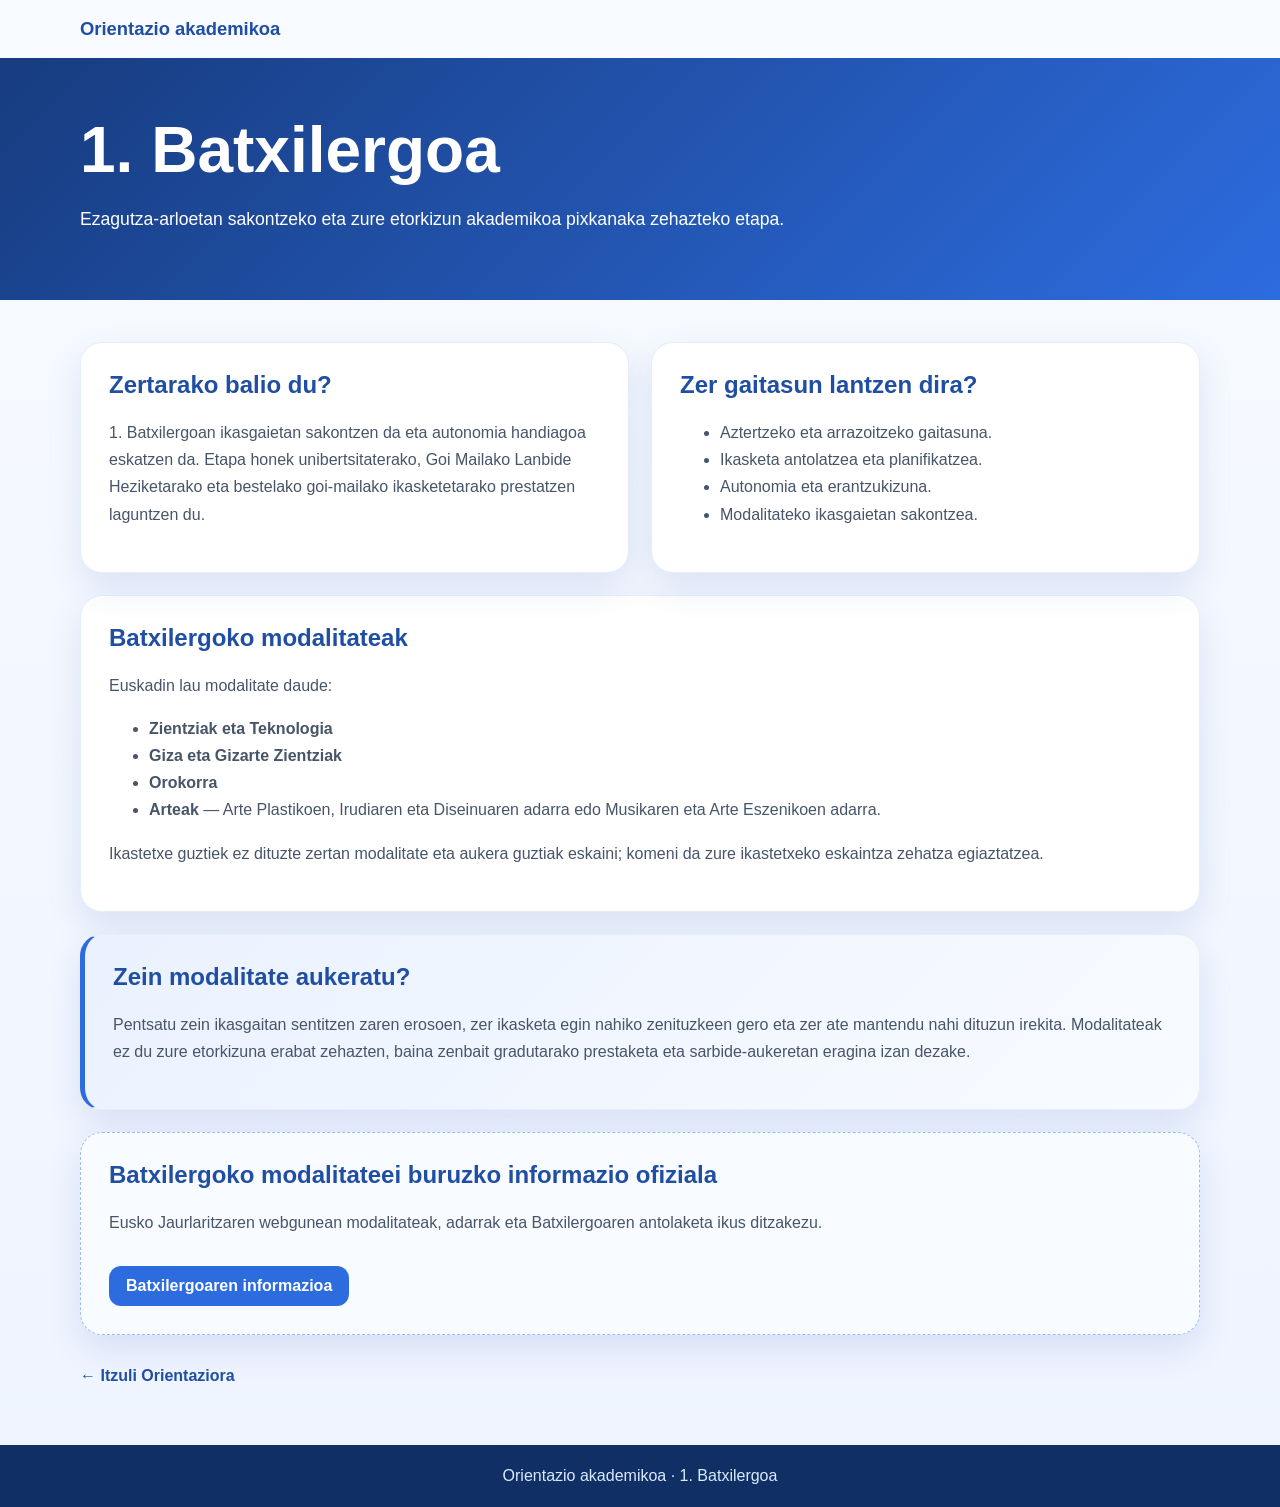
==== batx1.html @ 673bb530 "Add files via upload" ====
<!doctype html>
<html lang="eu"><head><meta charset="utf-8"><meta name="viewport" content="width=device-width,initial-scale=1">
<title>1. Batxilergoa · Orientazioa</title><link rel="stylesheet" href="styles.css"></head>
<body>
<div class="container topbar"><div class="brand"><a href="index.html">Orientazio akademikoa</a></div></div>
<section class="page-header"><div class="container"><h1>1. Batxilergoa</h1><p>Ezagutza-arloetan sakontzeko eta zure etorkizun akademikoa pixkanaka zehazteko etapa.</p></div></section>
<main class="container content">
<div class="grid2">
<section class="box"><h2>Zertarako balio du?</h2><p>1. Batxilergoan ikasgaietan sakontzen da eta autonomia handiagoa eskatzen da. Etapa honek unibertsitaterako, Goi Mailako Lanbide Heziketarako eta bestelako goi-mailako ikasketetarako prestatzen laguntzen du.</p></section>
<section class="box"><h2>Zer gaitasun lantzen dira?</h2><ul><li>Aztertzeko eta arrazoitzeko gaitasuna.</li><li>Ikasketa antolatzea eta planifikatzea.</li><li>Autonomia eta erantzukizuna.</li><li>Modalitateko ikasgaietan sakontzea.</li></ul></section>
</div>

<section class="box">
<h2>Batxilergoko modalitateak</h2>
<p>Euskadin lau modalitate daude:</p>
<ul>
<li><strong>Zientziak eta Teknologia</strong></li>
<li><strong>Giza eta Gizarte Zientziak</strong></li>
<li><strong>Orokorra</strong></li>
<li><strong>Arteak</strong> — Arte Plastikoen, Irudiaren eta Diseinuaren adarra edo Musikaren eta Arte Eszenikoen adarra.</li>
</ul>
<p>Ikastetxe guztiek ez dituzte zertan modalitate eta aukera guztiak eskaini; komeni da zure ikastetxeko eskaintza zehatza egiaztatzea.</p>
</section>

<section class="box highlight"><h2>Zein modalitate aukeratu?</h2><p>Pentsatu zein ikasgaitan sentitzen zaren erosoen, zer ikasketa egin nahiko zenituzkeen gero eta zer ate mantendu nahi dituzun irekita. Modalitateak ez du zure etorkizuna erabat zehazten, baina zenbait gradutarako prestaketa eta sarbide-aukeretan eragina izan dezake.</p></section>

<section class="box linkbox">
<h2>Batxilergoko modalitateei buruzko informazio ofiziala</h2>
<p>Eusko Jaurlaritzaren webgunean modalitateak, adarrak eta Batxilergoaren antolaketa ikus ditzakezu.</p>
<a class="btn" href="https://www.euskadi.eus/irakaskuntzen-antolamendua-araubide-orokorreko-irakaskuntzak-unibertsitateaz-kanpoko-irakaskuntzak-derrigorrezko-bigarren-hezkuntza-ondokoa-batxilergoa/web01-a2hikast/eu/" target="_blank" rel="noopener">Batxilergoaren informazioa</a>
</section>

<a class="back" href="index.html">← Itzuli Orientaziora</a>
</main><footer><div class="container">Orientazio akademikoa · 1. Batxilergoa</div></footer>
</body></html>
---- styles.css ----
:root{
  --azul:#1f4ea3; --azul2:#2d6cdf; --claro:#eef4ff;
  --texto:#1f2937; --gris:#64748b; --blanco:#fff;
  --sombra:0 14px 35px rgba(31,78,163,.12);
}
*{box-sizing:border-box}
body{margin:0;font-family:Segoe UI,Arial,sans-serif;background:linear-gradient(180deg,#f8fbff,#eef4ff);color:var(--texto)}
a{text-decoration:none;color:inherit}
.container{width:min(1120px,92%);margin:auto}
.topbar{display:flex;justify-content:space-between;align-items:center;padding:18px 0}
.brand{font-weight:800;color:var(--azul);font-size:1.15rem}
.nav a{margin-left:18px;color:#475569;font-weight:600}
.hero,.page-header{background:linear-gradient(135deg,#173c7f,#2d6cdf);color:white}
.hero{min-height:360px;display:flex;align-items:center}
.hero-content{padding:55px 0}
.hero h1,.page-header h1{font-size:clamp(2.2rem,5vw,4rem);margin:0 0 16px}
.hero p,.page-header p{max-width:760px;line-height:1.7;font-size:1.1rem}
.page-header{padding:55px 0 48px}
.cards{display:grid;grid-template-columns:repeat(3,1fr);gap:24px;margin:45px auto 60px}
.card,.box{background:white;border-radius:22px;padding:28px;box-shadow:var(--sombra);border:1px solid #e8eef9}
.card{transition:.25s ease}
.card:hover{transform:translateY(-7px)}
.icon{width:72px;height:72px;border-radius:20px;display:grid;place-items:center;font-size:2rem;background:var(--claro);margin-bottom:18px}
.card h2,.box h2,.box h3{color:var(--azul);margin-top:0}
.card p,.box p,.box li{color:#475569;line-height:1.7}
.btn{display:inline-block;margin-top:14px;background:var(--azul2);color:white;padding:11px 17px;border-radius:12px;font-weight:700}
.btn.secondary{background:#eaf2ff;color:var(--azul);border:1px solid #cddfff}
.btn + .btn{margin-left:8px}
.content{padding:42px 0 60px}
.grid2{display:grid;grid-template-columns:1fr 1fr;gap:22px}
.box{margin-bottom:22px}
.highlight{background:linear-gradient(135deg,#eaf2ff,#f8fbff);border-left:5px solid var(--azul2)}
.linkbox{background:#f8fbff;border:1px dashed #9bbcf2}
.back{display:inline-block;margin-top:10px;color:var(--azul);font-weight:800}
footer{background:#0f2f65;color:#dbeafe;text-align:center;padding:22px 0}
@media(max-width:850px){.cards,.grid2{grid-template-columns:1fr}.nav{display:none}.btn + .btn{margin-left:0}}
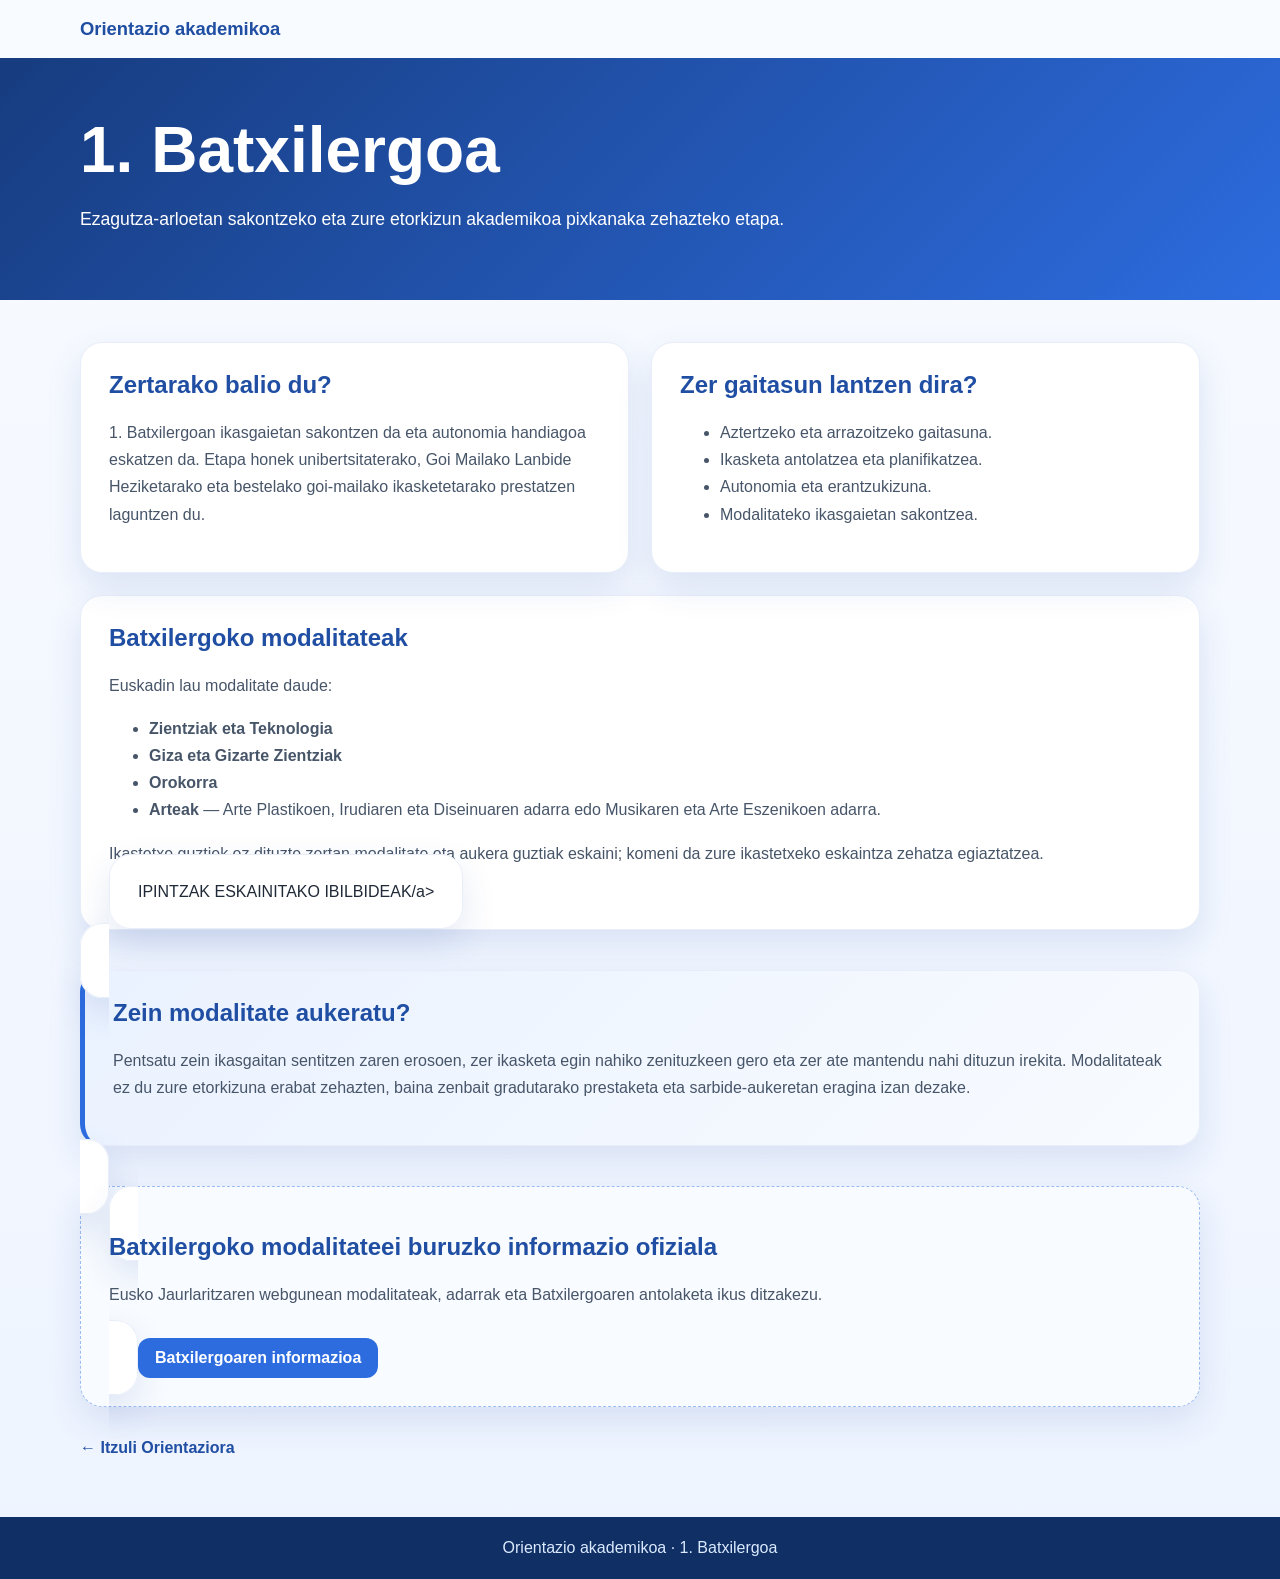
==== commit 9d057c12: "Fix HTML link for optional paths section" ====
--- a/batx1.html
+++ b/batx1.html
@@ -20,6 +20,7 @@
 <li><strong>Arteak</strong> — Arte Plastikoen, Irudiaren eta Diseinuaren adarra edo Musikaren eta Arte Eszenikoen adarra.</li>
 </ul>
 <p>Ikastetxe guztiek ez dituzte zertan modalitate eta aukera guztiak eskaini; komeni da zure ikastetxeko eskaintza zehatza egiaztatzea.</p>
+  <a class="box" href="optativa1batx.html">IPINTZAK ESKAINITAKO IBILBIDEAK/a>
 </section>
 
 <section class="box highlight"><h2>Zein modalitate aukeratu?</h2><p>Pentsatu zein ikasgaitan sentitzen zaren erosoen, zer ikasketa egin nahiko zenituzkeen gero eta zer ate mantendu nahi dituzun irekita. Modalitateak ez du zure etorkizuna erabat zehazten, baina zenbait gradutarako prestaketa eta sarbide-aukeretan eragina izan dezake.</p></section>
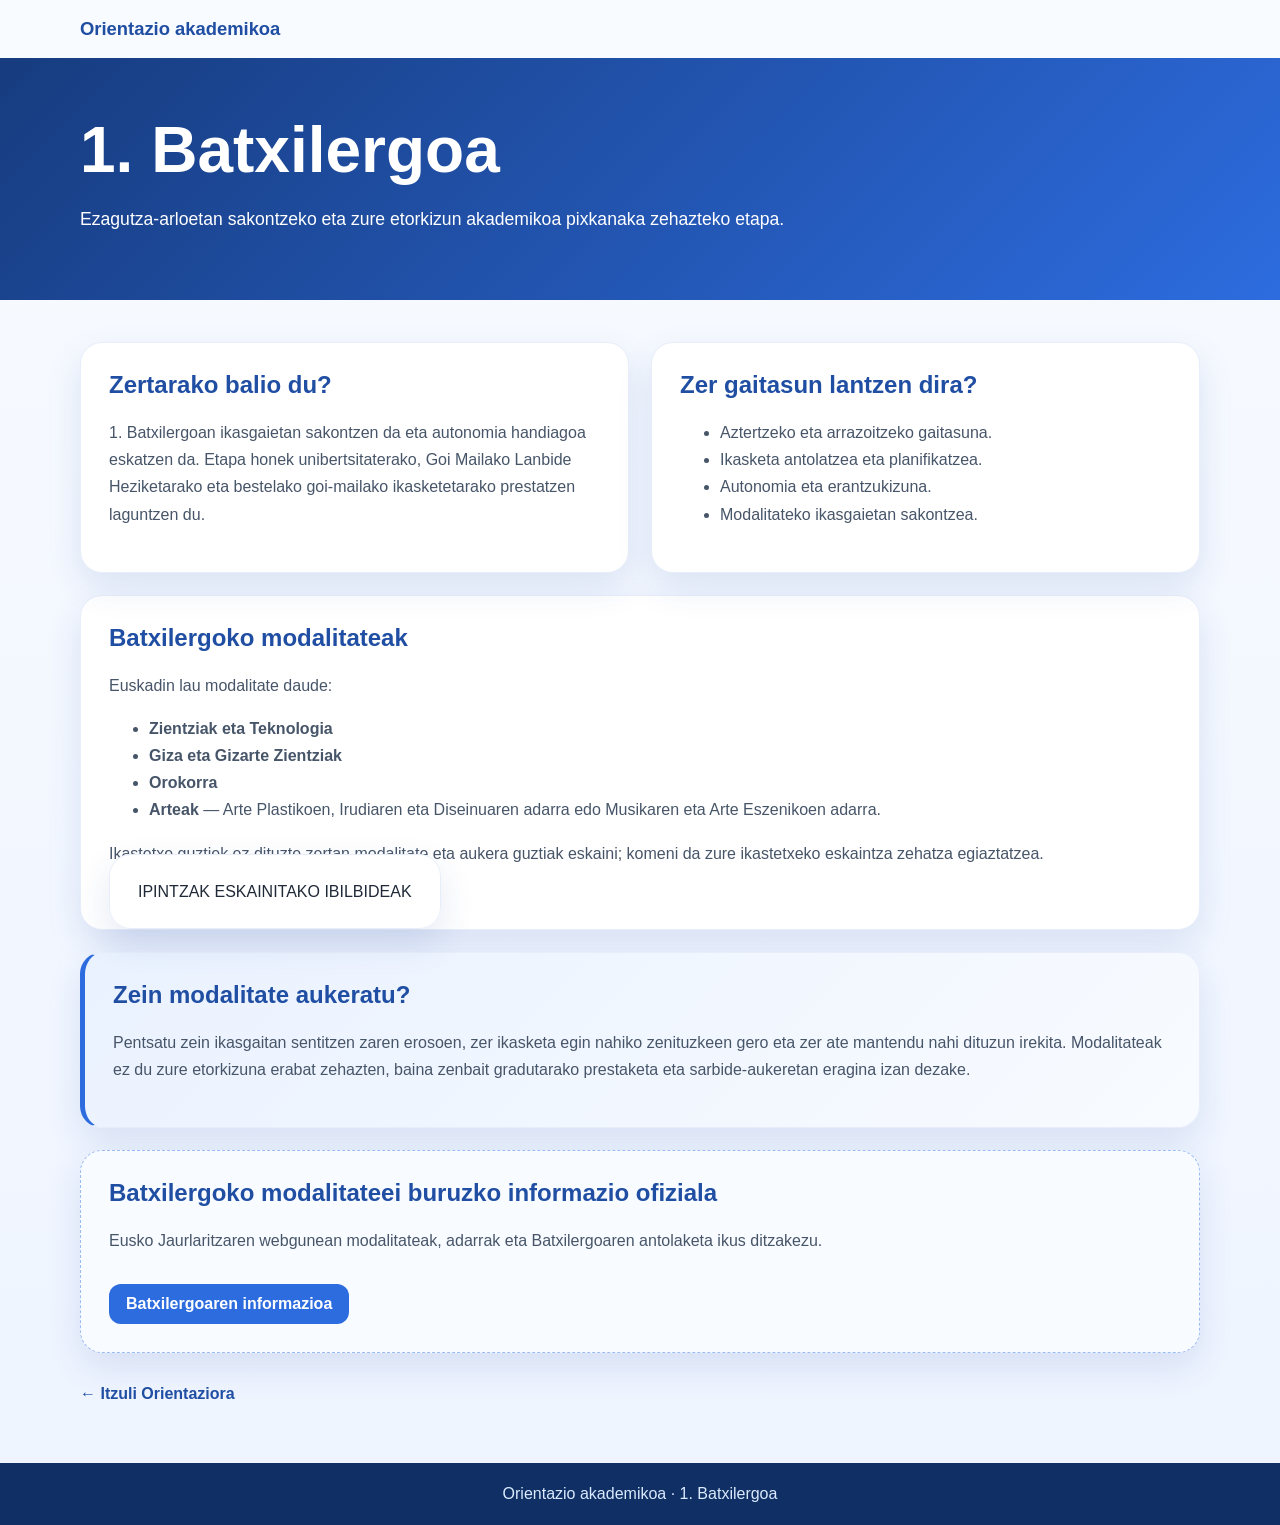
==== commit 18f75a0e: "Fix closing tag for link in batx1.html" ====
--- a/batx1.html
+++ b/batx1.html
@@ -20,7 +20,7 @@
 <li><strong>Arteak</strong> — Arte Plastikoen, Irudiaren eta Diseinuaren adarra edo Musikaren eta Arte Eszenikoen adarra.</li>
 </ul>
 <p>Ikastetxe guztiek ez dituzte zertan modalitate eta aukera guztiak eskaini; komeni da zure ikastetxeko eskaintza zehatza egiaztatzea.</p>
-  <a class="box" href="optativa1batx.html">IPINTZAK ESKAINITAKO IBILBIDEAK/a>
+  <a class="box" href="optativa1batx.html">IPINTZAK ESKAINITAKO IBILBIDEAK</a>
 </section>
 
 <section class="box highlight"><h2>Zein modalitate aukeratu?</h2><p>Pentsatu zein ikasgaitan sentitzen zaren erosoen, zer ikasketa egin nahiko zenituzkeen gero eta zer ate mantendu nahi dituzun irekita. Modalitateak ez du zure etorkizuna erabat zehazten, baina zenbait gradutarako prestaketa eta sarbide-aukeretan eragina izan dezake.</p></section>
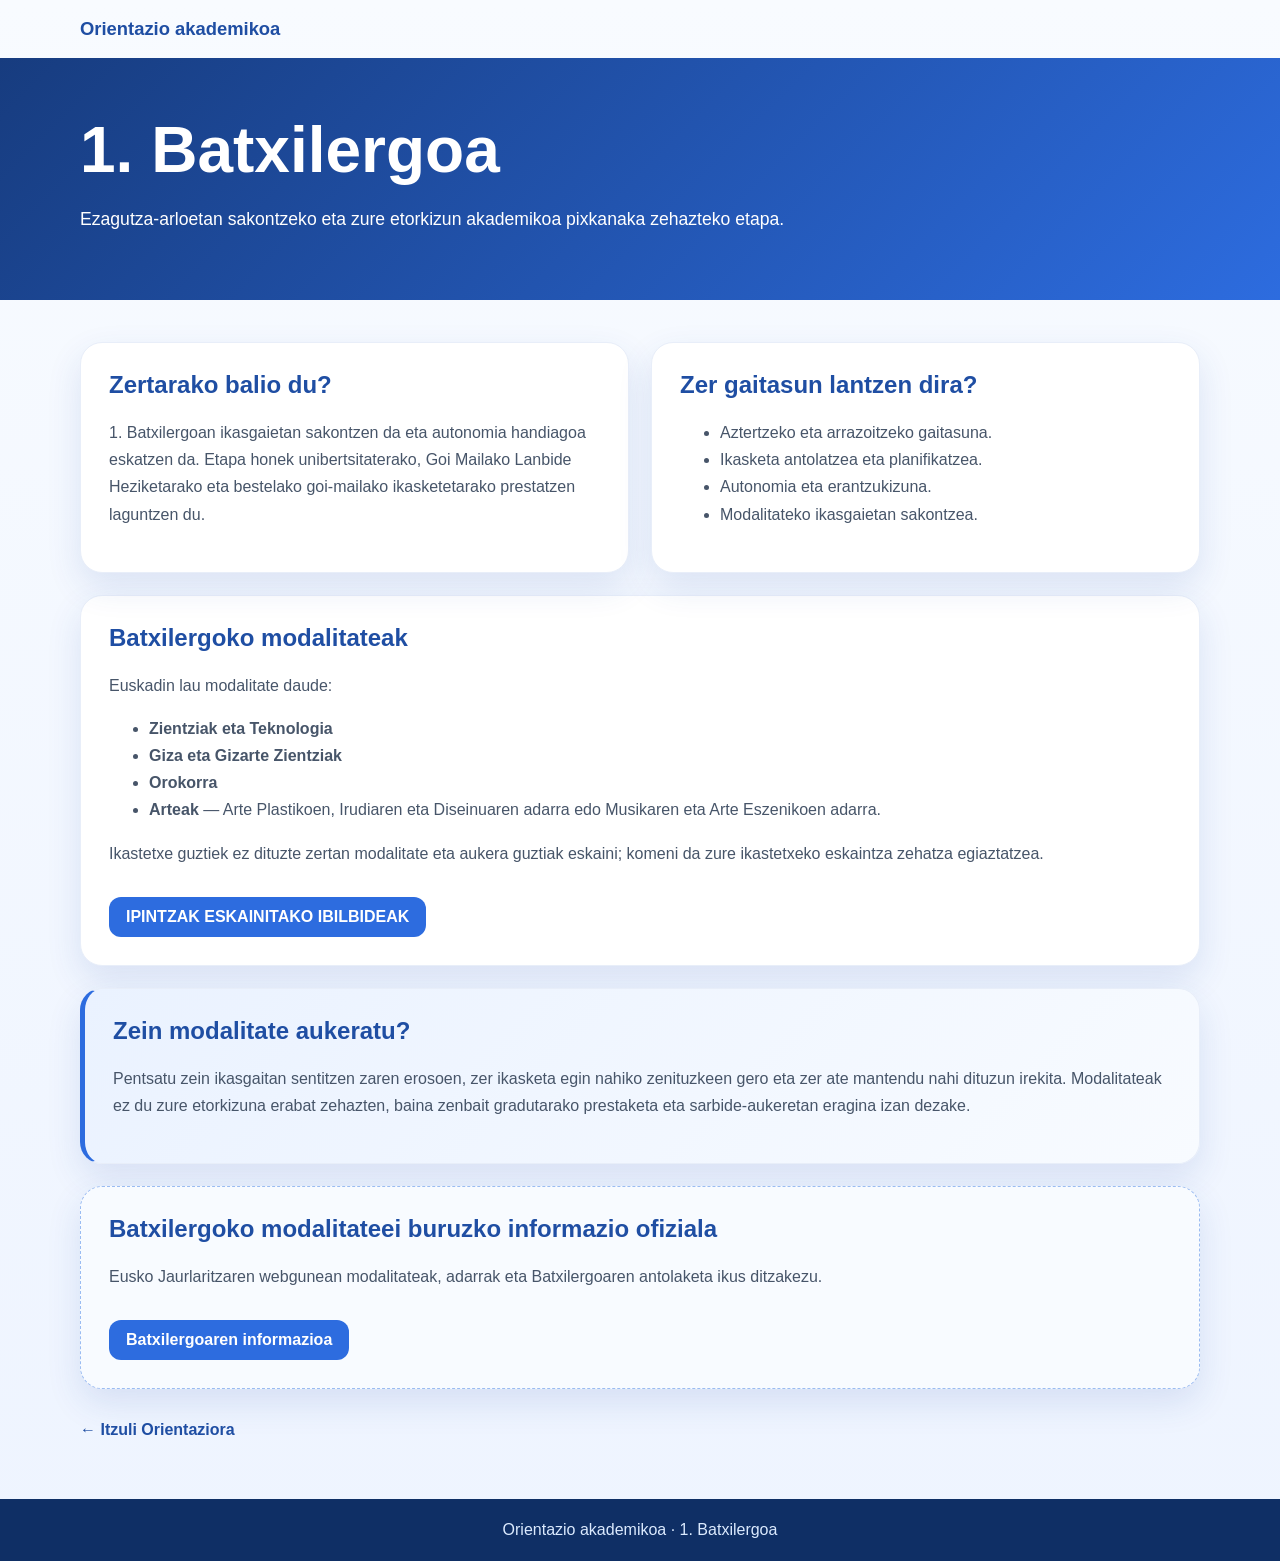
==== commit 36f68cd7: "Change link class from 'box' to 'btn'" ====
--- a/batx1.html
+++ b/batx1.html
@@ -20,7 +20,7 @@
 <li><strong>Arteak</strong> — Arte Plastikoen, Irudiaren eta Diseinuaren adarra edo Musikaren eta Arte Eszenikoen adarra.</li>
 </ul>
 <p>Ikastetxe guztiek ez dituzte zertan modalitate eta aukera guztiak eskaini; komeni da zure ikastetxeko eskaintza zehatza egiaztatzea.</p>
-  <a class="box" href="optativa1batx.html">IPINTZAK ESKAINITAKO IBILBIDEAK</a>
+  <a class="btn" href="optativa1batx.html">IPINTZAK ESKAINITAKO IBILBIDEAK</a>
 </section>
 
 <section class="box highlight"><h2>Zein modalitate aukeratu?</h2><p>Pentsatu zein ikasgaitan sentitzen zaren erosoen, zer ikasketa egin nahiko zenituzkeen gero eta zer ate mantendu nahi dituzun irekita. Modalitateak ez du zure etorkizuna erabat zehazten, baina zenbait gradutarako prestaketa eta sarbide-aukeretan eragina izan dezake.</p></section>
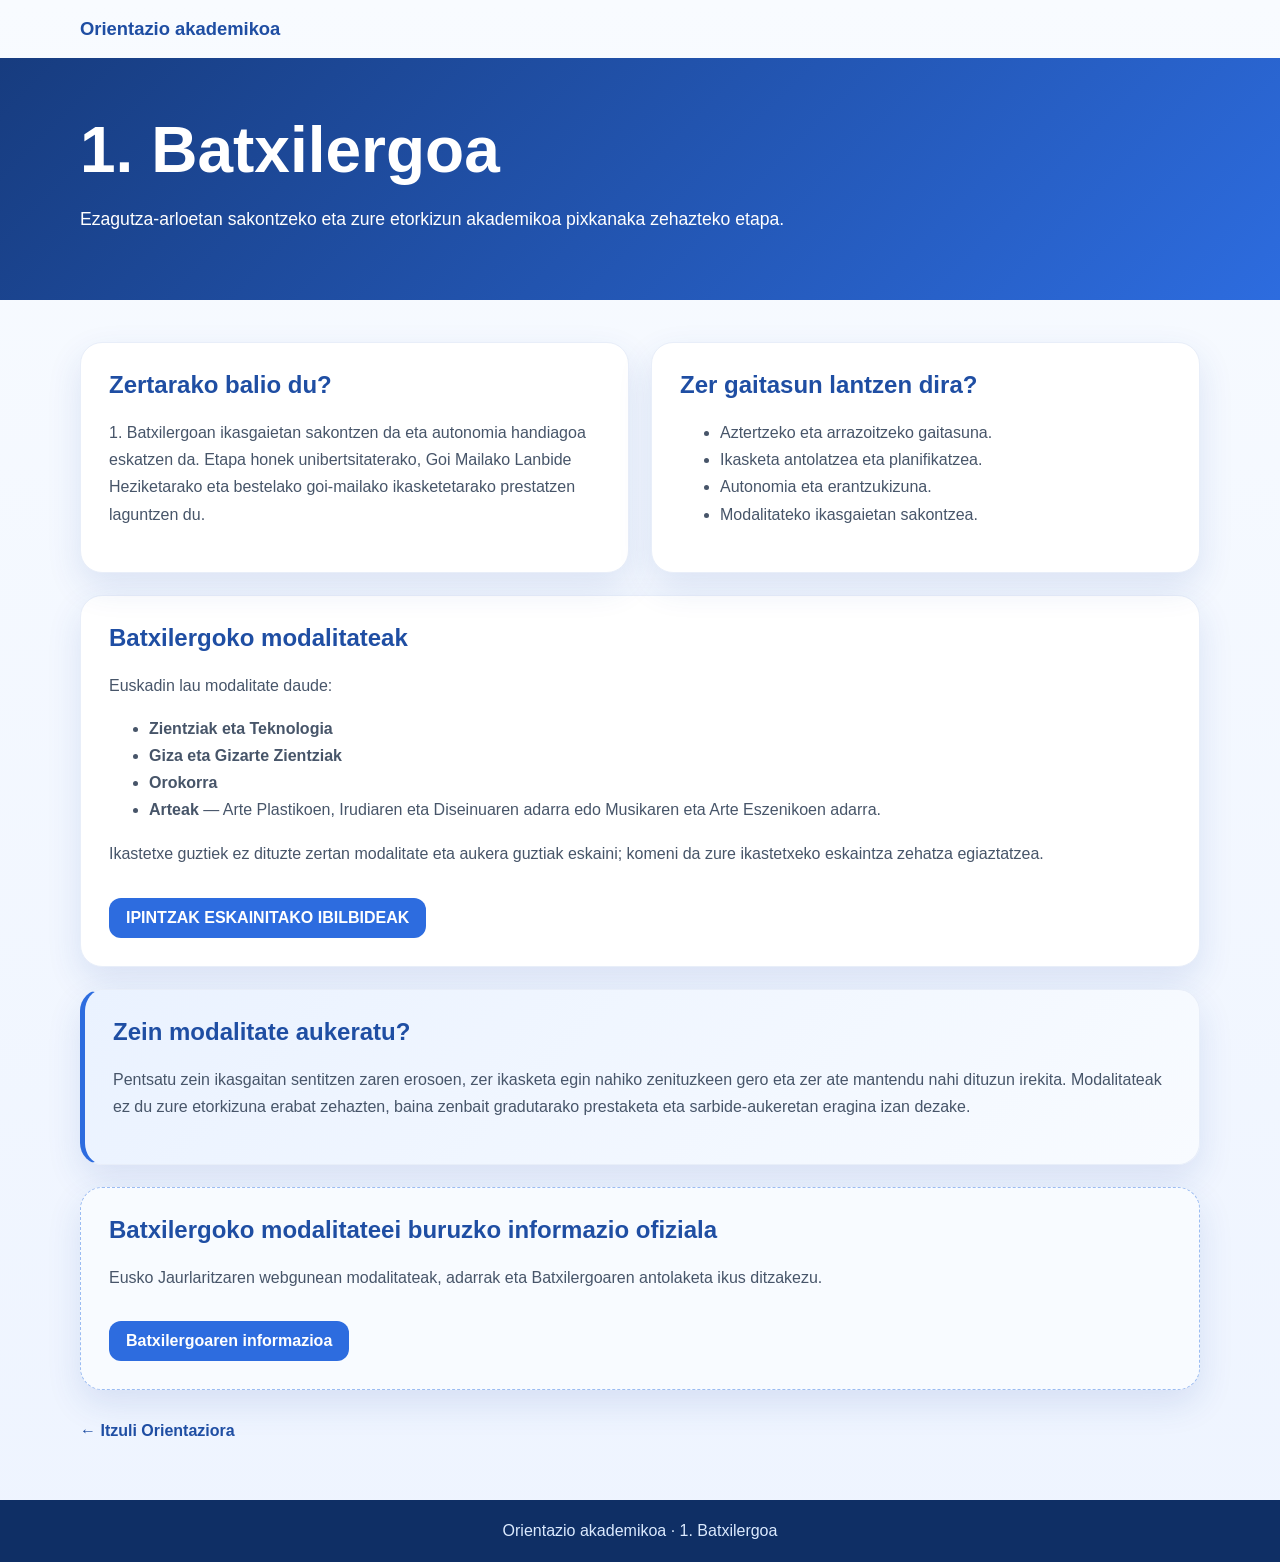
==== commit 775f22ff: "Refactor button HTML for improved styling Updated button HTML for better styling and layout." ====
--- a/batx1.html
+++ b/batx1.html
@@ -20,7 +20,11 @@
 <li><strong>Arteak</strong> — Arte Plastikoen, Irudiaren eta Diseinuaren adarra edo Musikaren eta Arte Eszenikoen adarra.</li>
 </ul>
 <p>Ikastetxe guztiek ez dituzte zertan modalitate eta aukera guztiak eskaini; komeni da zure ikastetxeko eskaintza zehatza egiaztatzea.</p>
-  <a class="btn" href="optativa1batx.html">IPINTZAK ESKAINITAKO IBILBIDEAK</a>
+ <a class="btn"
+   href="optativa1batx.html"
+   style="display:inline-block; margin-top:15px;">
+   IPINTZAK ESKAINITAKO IBILBIDEAK
+</a>
 </section>
 
 <section class="box highlight"><h2>Zein modalitate aukeratu?</h2><p>Pentsatu zein ikasgaitan sentitzen zaren erosoen, zer ikasketa egin nahiko zenituzkeen gero eta zer ate mantendu nahi dituzun irekita. Modalitateak ez du zure etorkizuna erabat zehazten, baina zenbait gradutarako prestaketa eta sarbide-aukeretan eragina izan dezake.</p></section>
